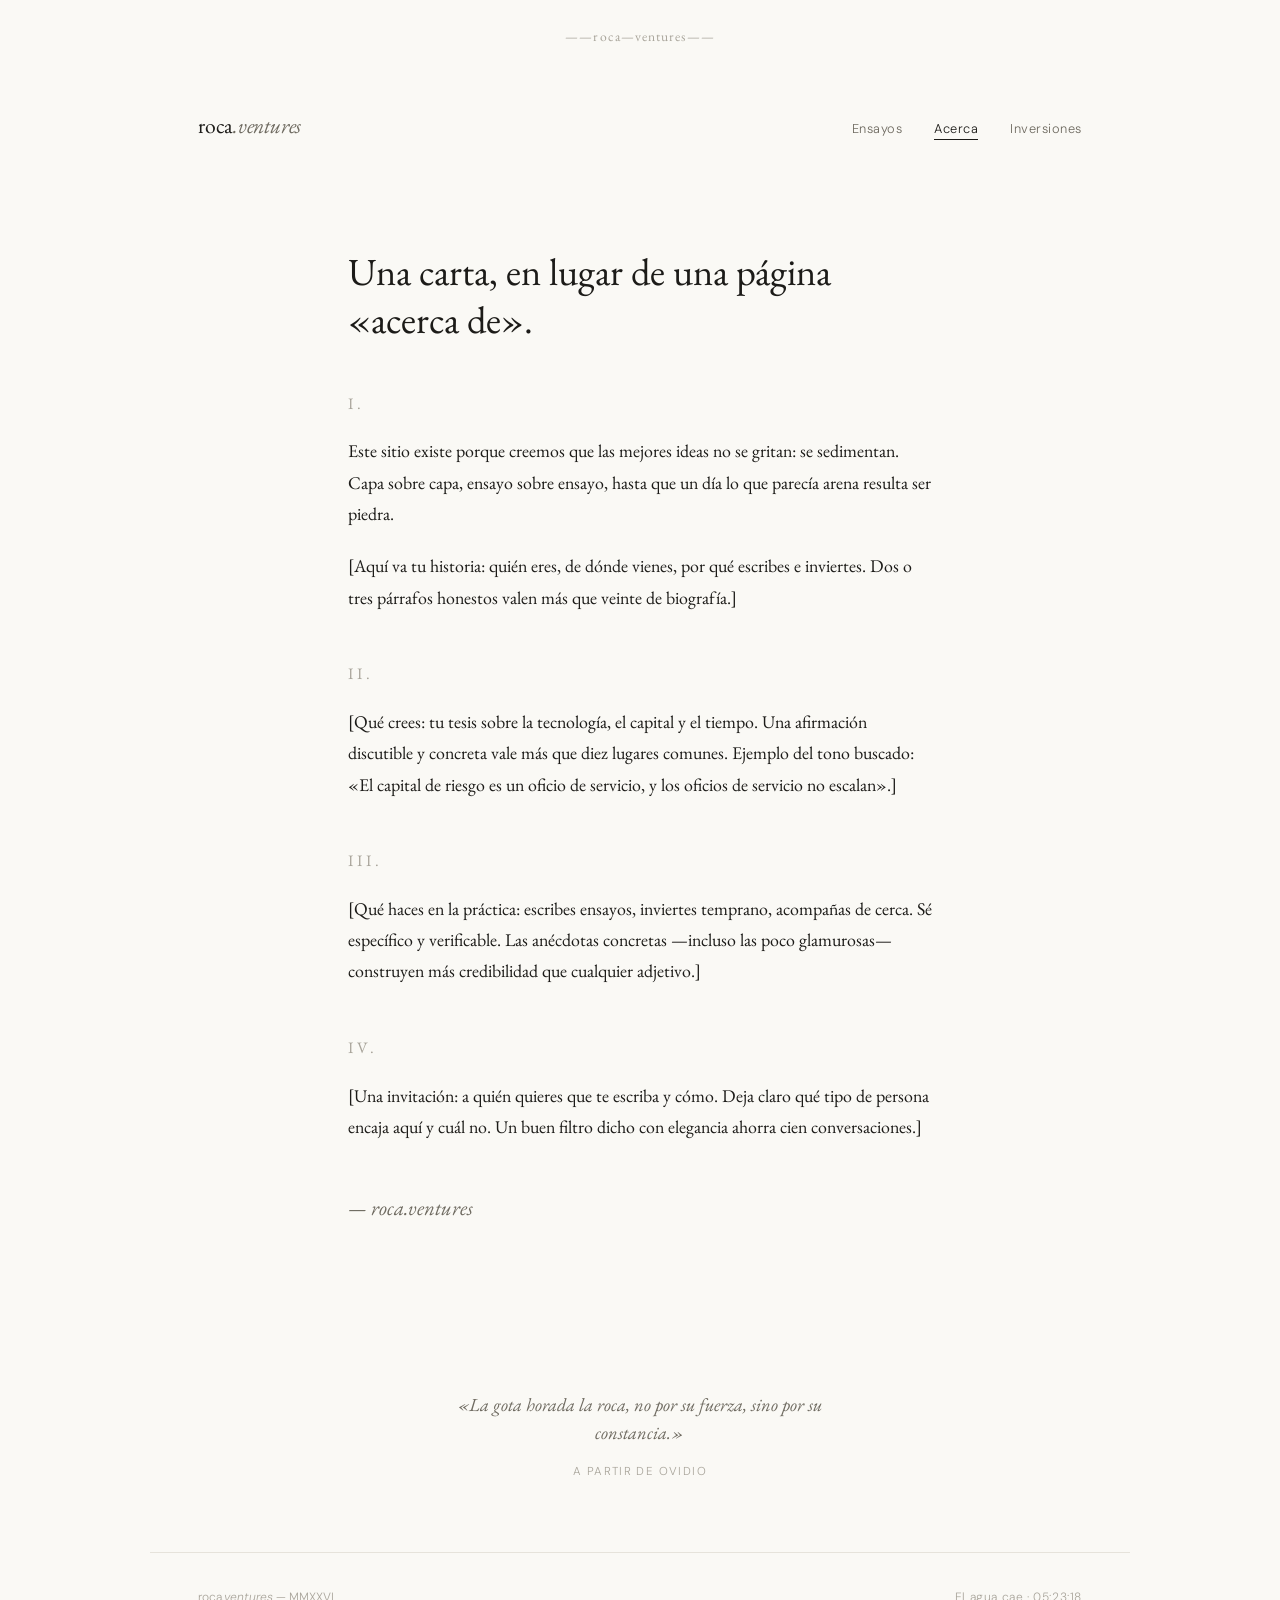
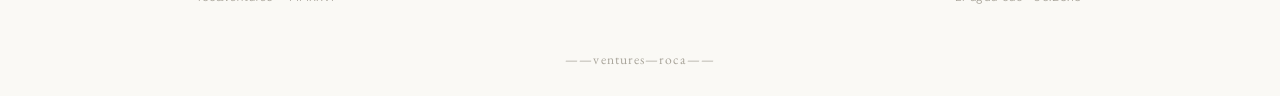
==== acerca.html @ ed0ec956 "Rediseño: home collage infinito, ensayos, acerca, inversiones" ====
<!DOCTYPE html>
<html lang="es">
<head>
  <meta charset="UTF-8"/>
  <meta name="viewport" content="width=device-width, initial-scale=1.0"/>
  <title>Una carta — roca.ventures</title>
  <meta name="description" content="Una carta sobre por qué existe roca.ventures."/>
  <link rel="icon" type="image/png" href="apple-touch-icon.png">
  <link rel="apple-touch-icon" href="apple-touch-icon.png">
  <link rel="preconnect" href="https://fonts.gstatic.com" crossorigin>
  <link href="https://fonts.googleapis.com/css2?family=EB+Garamond:ital,wght@0,400;0,500;1,400&family=DM+Sans:wght@300;400&display=swap" rel="stylesheet"/>
  <link rel="stylesheet" href="styles.css"/>
</head>
<body>

  <div class="motivo">——roca—ventures——</div>

  <nav>
    <a href="index.html" class="logo">roca<em>.ventures</em></a>
    <ul class="nav-links">
      <li><a href="ensayos.html">Ensayos</a></li>
      <li><a href="acerca.html" class="activa">Acerca</a></li>
      <li><a href="inversiones.html">Inversiones</a></li>
    </ul>
  </nav>

  <main class="wrap">
    <article class="carta surge">
      <h1>Una carta, en lugar de una página «acerca de».</h1>

      <!-- ✏️ PLACEHOLDER: sustituye cada sección por tu texto real. La estructura en numerales romanos es deliberada: léela como un ensayo, no como un folleto. -->

      <section>
        <span class="romano">I.</span>
        <p>Este sitio existe porque creemos que las mejores ideas no se gritan: se sedimentan. Capa sobre capa, ensayo sobre ensayo, hasta que un día lo que parecía arena resulta ser piedra.</p>
        <p>[Aquí va tu historia: quién eres, de dónde vienes, por qué escribes e inviertes. Dos o tres párrafos honestos valen más que veinte de biografía.]</p>
      </section>

      <section>
        <span class="romano">II.</span>
        <p>[Qué crees: tu tesis sobre la tecnología, el capital y el tiempo. Una afirmación discutible y concreta vale más que diez lugares comunes. Ejemplo del tono buscado: «El capital de riesgo es un oficio de servicio, y los oficios de servicio no escalan».]</p>
      </section>

      <section>
        <span class="romano">III.</span>
        <p>[Qué haces en la práctica: escribes ensayos, inviertes temprano, acompañas de cerca. Sé específico y verificable. Las anécdotas concretas —incluso las poco glamurosas— construyen más credibilidad que cualquier adjetivo.]</p>
      </section>

      <section>
        <span class="romano">IV.</span>
        <p>[Una invitación: a quién quieres que te escriba y cómo. Deja claro qué tipo de persona encaja aquí y cuál no. Un buen filtro dicho con elegancia ahorra cien conversaciones.]</p>
      </section>

      <p class="firma">— roca.ventures</p>
    </article>

    <blockquote class="cita">
      «La gota horada la roca, no por su fuerza, sino por su constancia.»
      <span>A partir de Ovidio</span>
    </blockquote>
  </main>

  <footer>
    <span>roca<em>.ventures</em> — MMXXVI</span>
    <span class="reloj">El agua cae · <span id="reloj">—</span></span>
  </footer>

  <div class="motivo">——ventures—roca——</div>

  <script>
    (function () {
      var el = document.getElementById('reloj');
      function tic() {
        var d = new Date();
        el.textContent = String(d.getHours()).padStart(2,'0') + ':' +
                         String(d.getMinutes()).padStart(2,'0') + ':' +
                         String(d.getSeconds()).padStart(2,'0');
      }
      tic(); setInterval(tic, 1000);
    })();
  </script>

</body>
</html>
---- styles.css ----
/* roca.ventures — La gota horada la roca */

*, *::before, *::after { box-sizing: border-box; margin: 0; padding: 0; }

:root {
  --bg: #FAF9F5;
  --ink: #1C1B18;
  --stone: #6E6A60;
  --faint: #A8A49A;
  --line: #E6E3DB;
  --accent: #5C5A47; /* verde oliva piedra */
  --serif: 'EB Garamond', Georgia, serif;
  --sans: 'DM Sans', -apple-system, sans-serif;
}

html { scroll-behavior: smooth; }

body {
  background: var(--bg);
  color: var(--ink);
  font-family: var(--sans);
  font-weight: 300;
  line-height: 1.6;
  -webkit-font-smoothing: antialiased;
}

a { color: inherit; text-decoration: none; }
::selection { background: var(--accent); color: var(--bg); }

.wrap {
  max-width: 680px;
  margin: 0 auto;
  padding: 0 clamp(1.5rem, 6vw, 3rem);
}

/* ——Roca—Río motif */
.motivo {
  font-family: var(--serif);
  font-size: 0.85rem;
  letter-spacing: 0.08em;
  color: var(--faint);
  text-align: center;
  padding: 1.6rem 0;
  user-select: none;
}

/* Navigation */
nav {
  display: flex;
  justify-content: space-between;
  align-items: baseline;
  padding: 2.2rem clamp(1.5rem, 6vw, 3rem) 2rem;
  max-width: 980px;
  margin: 0 auto;
}

.logo {
  font-family: var(--serif);
  font-size: 1.35rem;
  letter-spacing: -0.01em;
}

.logo em { font-style: italic; color: var(--stone); }

.nav-links { display: flex; gap: 2rem; list-style: none; }

.nav-links a {
  font-size: 0.8rem;
  letter-spacing: 0.04em;
  color: var(--stone);
  border-bottom: 1px solid transparent;
  transition: color 0.25s, border-color 0.25s;
  padding-bottom: 2px;
}

.nav-links a:hover, .nav-links a.activa { color: var(--ink); border-color: var(--ink); }

/* Opening statement */
.apertura {
  padding: clamp(4rem, 12vh, 8rem) 0 clamp(3rem, 8vh, 5rem);
}

.apertura h1 {
  font-family: var(--serif);
  font-weight: 400;
  font-size: clamp(1.9rem, 5vw, 2.9rem);
  line-height: 1.25;
  letter-spacing: -0.01em;
  max-width: 15em;
}

.apertura h1 em { font-style: italic; }

/* Quote — load-bearing, on every page */
.cita {
  font-family: var(--serif);
  font-style: italic;
  font-size: 1.15rem;
  color: var(--stone);
  text-align: center;
  max-width: 26em;
  margin: 0 auto;
  padding: clamp(3rem, 8vh, 5rem) 1.5rem;
  line-height: 1.5;
}

.cita span {
  display: block;
  font-family: var(--sans);
  font-style: normal;
  font-size: 0.72rem;
  letter-spacing: 0.12em;
  text-transform: uppercase;
  color: var(--faint);
  margin-top: 1rem;
}

/* Essay index */
.ensayos { border-top: 1px solid var(--line); }

.ensayo {
  display: flex;
  align-items: baseline;
  gap: 1.6rem;
  padding: 1.7rem 0;
  border-bottom: 1px solid var(--line);
  transition: padding-left 0.3s ease;
}

.ensayo:hover { padding-left: 0.6rem; }

.ensayo .num {
  font-family: var(--serif);
  font-size: 0.9rem;
  color: var(--faint);
  min-width: 2.4rem;
  font-variant-numeric: oldstyle-nums;
}

.ensayo .titulo {
  font-family: var(--serif);
  font-weight: 400;
  font-size: clamp(1.2rem, 2.6vw, 1.5rem);
  line-height: 1.3;
  flex: 1;
}

.ensayo .fecha {
  font-size: 0.72rem;
  letter-spacing: 0.06em;
  color: var(--faint);
  white-space: nowrap;
}

/* Subscribe */
.suscribir { padding: clamp(3.5rem, 9vh, 6rem) 0; }

.suscribir h2 {
  font-family: var(--serif);
  font-weight: 400;
  font-size: 1.5rem;
  margin-bottom: 0.5rem;
}

.suscribir p {
  font-size: 0.88rem;
  color: var(--stone);
  margin-bottom: 1.6rem;
  max-width: 32em;
}

.sub-form { display: flex; max-width: 420px; border-bottom: 1px solid var(--ink); }

.sub-form input {
  flex: 1;
  padding: 0.7rem 0;
  border: none;
  background: transparent;
  font-family: var(--sans);
  font-size: 0.9rem;
  outline: none;
  color: var(--ink);
}

.sub-form input::placeholder { color: var(--faint); }

.sub-form button {
  background: none;
  border: none;
  font-family: var(--sans);
  font-size: 0.8rem;
  letter-spacing: 0.1em;
  text-transform: uppercase;
  cursor: pointer;
  color: var(--ink);
  padding: 0.7rem 0 0.7rem 1rem;
  transition: opacity 0.2s;
}

.sub-form button:hover { opacity: 0.55; }

/* Footer */
footer {
  border-top: 1px solid var(--line);
  padding: 2.2rem clamp(1.5rem, 6vw, 3rem) 1rem;
  max-width: 980px;
  margin: 0 auto;
  display: flex;
  justify-content: space-between;
  align-items: baseline;
  flex-wrap: wrap;
  gap: 1rem;
  font-size: 0.75rem;
  color: var(--faint);
}

.reloj { font-variant-numeric: tabular-nums; letter-spacing: 0.05em; }

/* Letter page */
.carta { padding: clamp(3rem, 8vh, 5rem) 0; }

.carta h1 {
  font-family: var(--serif);
  font-weight: 400;
  font-size: clamp(1.8rem, 4.5vw, 2.4rem);
  margin-bottom: 3rem;
  line-height: 1.25;
}

.carta section { margin-bottom: 3rem; }

.carta .romano {
  font-family: var(--serif);
  font-size: 1rem;
  letter-spacing: 0.25em;
  color: var(--faint);
  display: block;
  margin-bottom: 1.2rem;
}

.carta p {
  font-family: var(--serif);
  font-size: 1.12rem;
  line-height: 1.75;
  margin-bottom: 1.3rem;
  color: var(--ink);
}

.carta .firma {
  font-family: var(--serif);
  font-style: italic;
  font-size: 1.3rem;
  margin-top: 3rem;
  color: var(--stone);
}

/* Concrete list (inversiones) */
.concreto { list-style: none; border-top: 1px solid var(--line); margin-top: 2rem; }

.concreto li {
  font-family: var(--serif);
  font-size: 1.08rem;
  line-height: 1.6;
  padding: 1.3rem 0;
  border-bottom: 1px solid var(--line);
  color: var(--ink);
}

.concreto li span { color: var(--faint); font-size: 0.95rem; }

/* Article */
.articulo { padding: clamp(3rem, 8vh, 5rem) 0; }

.articulo .meta {
  font-size: 0.75rem;
  letter-spacing: 0.1em;
  text-transform: uppercase;
  color: var(--faint);
  margin-bottom: 1.4rem;
}

.articulo h1 {
  font-family: var(--serif);
  font-weight: 400;
  font-size: clamp(1.9rem, 5vw, 2.6rem);
  line-height: 1.25;
  margin-bottom: 2.5rem;
}

.articulo p {
  font-family: var(--serif);
  font-size: 1.14rem;
  line-height: 1.78;
  margin-bottom: 1.4rem;
}

.articulo .volver {
  display: inline-block;
  margin-top: 2.5rem;
  font-family: var(--sans);
  font-size: 0.8rem;
  letter-spacing: 0.06em;
  color: var(--stone);
  border-bottom: 1px solid var(--line);
  transition: color 0.2s, border-color 0.2s;
}

.articulo .volver:hover { color: var(--ink); border-color: var(--ink); }

/* Fade-in */
@keyframes surgir { to { opacity: 1; transform: translateY(0); } }

.surge {
  opacity: 0;
  transform: translateY(14px);
  animation: surgir 0.7s ease forwards;
}

.surge:nth-child(2) { animation-delay: 0.08s; }
.surge:nth-child(3) { animation-delay: 0.16s; }
.surge:nth-child(4) { animation-delay: 0.24s; }
.surge:nth-child(5) { animation-delay: 0.32s; }
.surge:nth-child(6) { animation-delay: 0.40s; }
.surge:nth-child(7) { animation-delay: 0.48s; }

@media (prefers-reduced-motion: reduce) {
  .surge { opacity: 1; transform: none; animation: none; }
  .ensayo:hover { padding-left: 0; }
}

@media (max-width: 560px) {
  .nav-links { gap: 1.2rem; }
  .ensayo { flex-wrap: wrap; gap: 0.6rem 1.2rem; }
  .ensayo .fecha { width: 100%; padding-left: 3.6rem; }
  footer { flex-direction: column; text-align: center; align-items: center; }
}
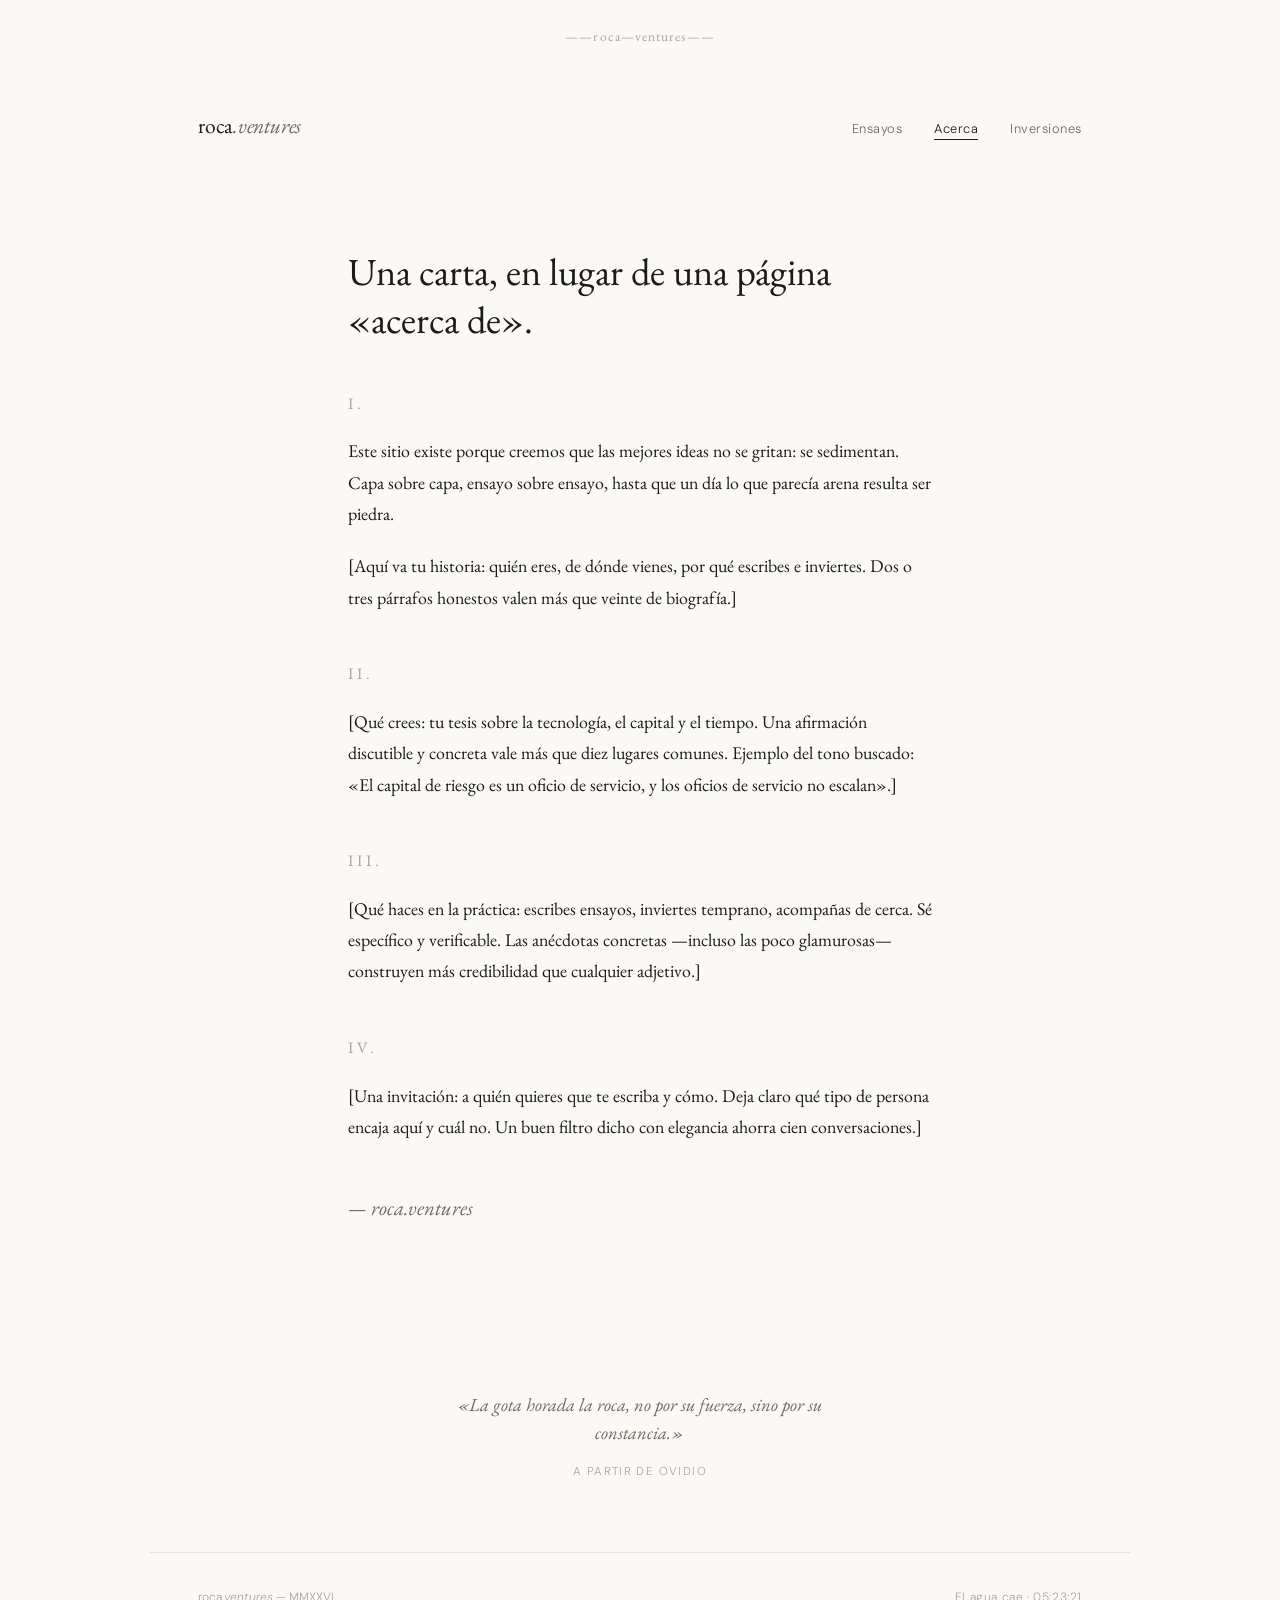
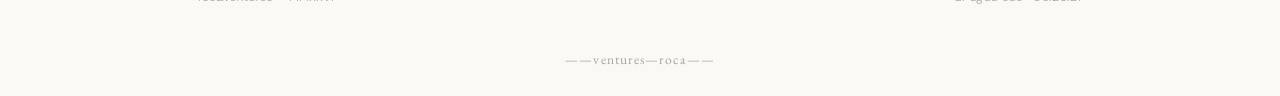
==== commit 2c038534: "Logo enlaza a raíz; reloj muestra dónde llueve ahora (Open-Meteo)" ====
--- a/acerca.html
+++ b/acerca.html
@@ -16,7 +16,7 @@
   <div class="motivo">——roca—ventures——</div>
 
   <nav>
-    <a href="index.html" class="logo">roca<em>.ventures</em></a>
+    <a href="/" class="logo">roca<em>.ventures</em></a>
     <ul class="nav-links">
       <li><a href="ensayos.html">Ensayos</a></li>
       <li><a href="acerca.html" class="activa">Acerca</a></li>
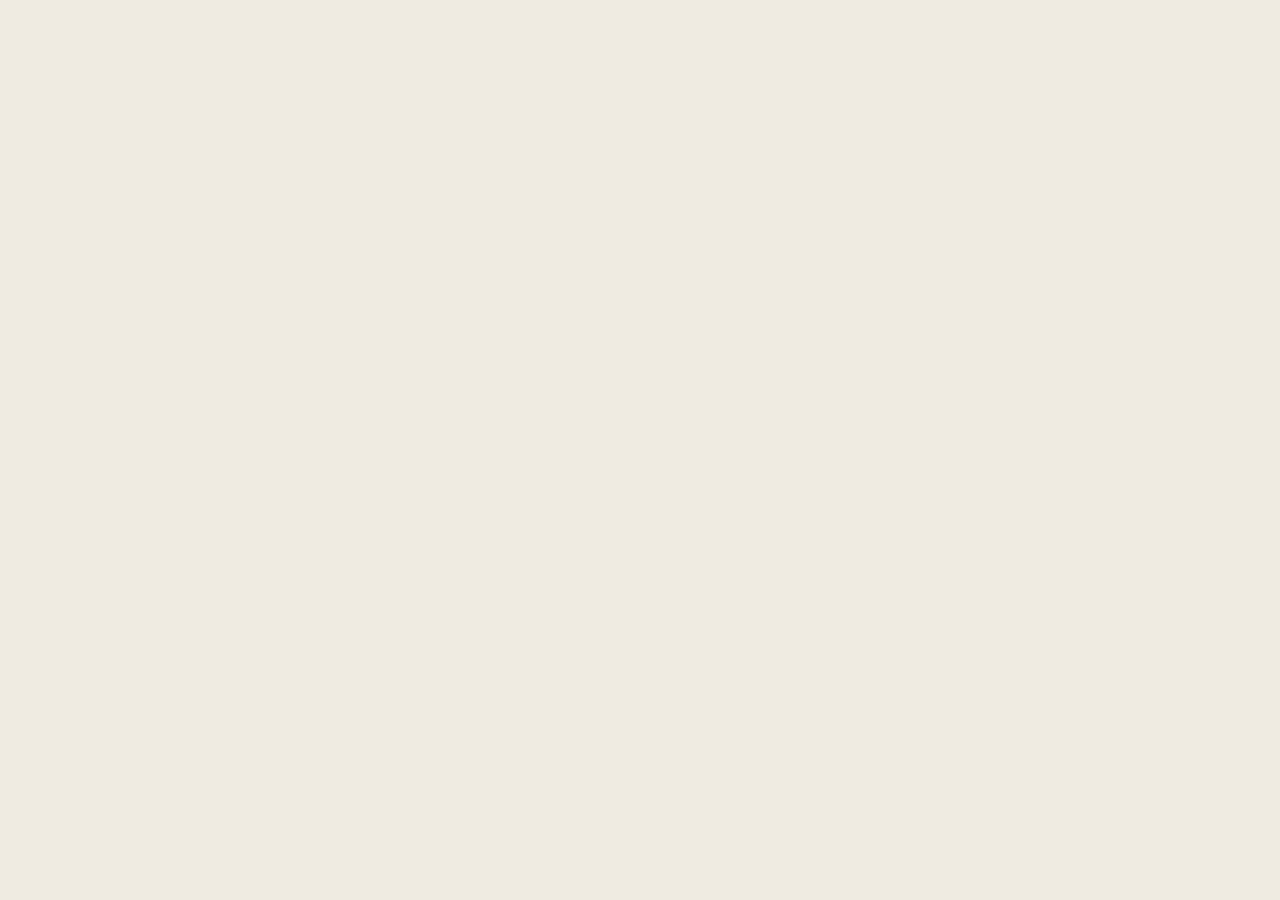
==== commit cd79d2da: "Publish site overhaul: infinite-rain Movimiento homepage 2026-07-11" ====
--- a/acerca.html
+++ b/acerca.html
@@ -1,84 +1,51 @@
 <!DOCTYPE html>
-<html lang="es">
+<html>
 <head>
-  <meta charset="UTF-8"/>
-  <meta name="viewport" content="width=device-width, initial-scale=1.0"/>
-  <title>Una carta — roca.ventures</title>
-  <meta name="description" content="Una carta sobre por qué existe roca.ventures."/>
-  <link rel="icon" type="image/png" href="apple-touch-icon.png">
-  <link rel="apple-touch-icon" href="apple-touch-icon.png">
-  <link rel="preconnect" href="https://fonts.gstatic.com" crossorigin>
-  <link href="https://fonts.googleapis.com/css2?family=EB+Garamond:ital,wght@0,400;0,500;1,400&family=DM+Sans:wght@300;400&display=swap" rel="stylesheet"/>
-  <link rel="stylesheet" href="styles.css"/>
+<meta charset="utf-8">
+<meta name="viewport" content="width=device-width, initial-scale=1">
+<script src="./support.js"></script>
 </head>
 <body>
+<x-dc>
+<helmet data-dc-atomics>
+<link rel="preconnect" href="https://fonts.googleapis.com">
+<link rel="preconnect" href="https://fonts.gstatic.com" crossorigin>
+<link href="https://fonts.googleapis.com/css2?family=Archivo:wght@400;500;600&family=Instrument+Serif:ital@0;1&display=swap" rel="stylesheet">
+<style>
+  html,body{margin:0;background:#EFEBE1;font-family:Archivo,system-ui,sans-serif;color:#2E3440;-webkit-font-smoothing:antialiased}
+  a{color:#2E3440;text-decoration:none;transition:opacity .3s ease}
+  a:hover{opacity:.55}
+</style>
+</helmet>
+<header style="position:fixed;top:clamp(16px,3vw,26px);left:0;right:0;display:flex;justify-content:center;padding:0 clamp(16px,3vw,32px);z-index:40">
+  <div style="display:flex;align-items:center;gap:clamp(14px,2vw,24px);padding:13px clamp(16px,2vw,24px);background:rgba(252,250,246,.86);border:1px solid rgba(46,52,64,.13);backdrop-filter:blur(8px);-webkit-backdrop-filter:blur(8px)">
+    <a href="index.html" style="font-family:'Instrument Serif',serif;font-size:19px;letter-spacing:.01em;color:#2E3440">roca&nbsp;<span style="font-style:italic;color:#8D9BB5">ventures</span></a>
+    <span aria-hidden="true" style="width:1px;height:20px;background:rgba(46,52,64,.15)"></span>
+    <nav aria-label="Principal" style="display:flex;gap:clamp(14px,1.8vw,24px);font:500 11px/1 Archivo,sans-serif;letter-spacing:.16em;text-transform:uppercase;color:#5b6470">
+      <a href="ensayos.html">Ensayos</a>
+      <a href="acerca.html" style="color:#2E3440">Acerca</a>
+      <a href="inversiones.html">Inversiones</a>
+    </nav>
+  </div>
+</header>
 
-  <div class="motivo">——roca—ventures——</div>
+<main style="min-height:100vh;box-sizing:border-box;padding:clamp(120px,16vh,180px) clamp(24px,7vw,80px) 100px;display:flex;justify-content:center">
+  <article style="width:100%;max-width:640px">
+    <p style="margin:0 0 22px;font:500 11px/1 Archivo,sans-serif;letter-spacing:.24em;text-transform:uppercase;color:#9a9280">Acerca</p>
+    <h1 style="margin:0 0 28px;font-family:'Instrument Serif',serif;font-weight:400;font-size:clamp(2.1rem,5vw,3.4rem);line-height:1.06;color:#2E3440;text-wrap:balance">Somos roca en movimiento.</h1>
 
-  <nav>
-    <a href="/" class="logo">roca<em>.ventures</em></a>
-    <ul class="nav-links">
-      <li><a href="ensayos.html">Ensayos</a></li>
-      <li><a href="acerca.html" class="activa">Acerca</a></li>
-      <li><a href="inversiones.html">Inversiones</a></li>
-    </ul>
-  </nav>
+    <p style="margin:0 0 20px;font-size:clamp(16px,1.4vw,18px);line-height:1.7;color:#4f4838;max-width:60ch">roca ventures acompaña a fundadores que entienden el tiempo como aliado. Invertimos temprano y nos quedamos: no buscamos el golpe de fuerza, sino la constancia que, gota a gota, termina por dar forma a la piedra.</p>
 
-  <main class="wrap">
-    <article class="carta surge">
-      <h1>Una carta, en lugar de una página «acerca de».</h1>
+    <p style="margin:0 0 44px;font-size:clamp(16px,1.4vw,18px);line-height:1.7;color:#4f4838;max-width:60ch">Trabajamos con compañías en sus primeros años, en tecnología, clima e infraestructura de Iberoamérica. Pocas apuestas, mucha paciencia.</p>
 
-      <!-- ✏️ PLACEHOLDER: sustituye cada sección por tu texto real. La estructura en numerales romanos es deliberada: léela como un ensayo, no como un folleto. -->
+    <blockquote style="margin:0 0 44px;padding-left:22px;border-left:2px solid rgba(46,52,64,.18)">
+      <p style="margin:0 0 8px;font-family:'Instrument Serif',serif;font-style:italic;font-size:clamp(1.2rem,2.4vw,1.6rem);line-height:1.35;color:#2E3440">«La gota horada la roca, no por su fuerza, sino por su constancia.»</p>
+      <cite style="font:500 11px/1 Archivo,sans-serif;letter-spacing:.16em;text-transform:uppercase;color:#a29a88;font-style:normal">Ovidio · Epistulae ex Ponto</cite>
+    </blockquote>
 
-      <section>
-        <span class="romano">I.</span>
-        <p>Este sitio existe porque creemos que las mejores ideas no se gritan: se sedimentan. Capa sobre capa, ensayo sobre ensayo, hasta que un día lo que parecía arena resulta ser piedra.</p>
-        <p>[Aquí va tu historia: quién eres, de dónde vienes, por qué escribes e inviertes. Dos o tres párrafos honestos valen más que veinte de biografía.]</p>
-      </section>
-
-      <section>
-        <span class="romano">II.</span>
-        <p>[Qué crees: tu tesis sobre la tecnología, el capital y el tiempo. Una afirmación discutible y concreta vale más que diez lugares comunes. Ejemplo del tono buscado: «El capital de riesgo es un oficio de servicio, y los oficios de servicio no escalan».]</p>
-      </section>
-
-      <section>
-        <span class="romano">III.</span>
-        <p>[Qué haces en la práctica: escribes ensayos, inviertes temprano, acompañas de cerca. Sé específico y verificable. Las anécdotas concretas —incluso las poco glamurosas— construyen más credibilidad que cualquier adjetivo.]</p>
-      </section>
-
-      <section>
-        <span class="romano">IV.</span>
-        <p>[Una invitación: a quién quieres que te escriba y cómo. Deja claro qué tipo de persona encaja aquí y cuál no. Un buen filtro dicho con elegancia ahorra cien conversaciones.]</p>
-      </section>
-
-      <p class="firma">— roca.ventures</p>
-    </article>
-
-    <blockquote class="cita">
-      «La gota horada la roca, no por su fuerza, sino por su constancia.»
-      <span>A partir de Ovidio</span>
-    </blockquote>
-  </main>
-
-  <footer>
-    <span>roca<em>.ventures</em> — MMXXVI</span>
-    <span class="reloj">El agua cae · <span id="reloj">—</span></span>
-  </footer>
-
-  <div class="motivo">——ventures—roca——</div>
-
-  <script>
-    (function () {
-      var el = document.getElementById('reloj');
-      function tic() {
-        var d = new Date();
-        el.textContent = String(d.getHours()).padStart(2,'0') + ':' +
-                         String(d.getMinutes()).padStart(2,'0') + ':' +
-                         String(d.getSeconds()).padStart(2,'0');
-      }
-      tic(); setInterval(tic, 1000);
-    })();
-  </script>
-
+    <p style="margin:0;font-size:15px;line-height:1.6;color:#6b6455">Escríbenos a <a href="mailto:hola@roca.ventures" style="border-bottom:1px solid rgba(46,52,64,.3);padding-bottom:1px">hola@roca.ventures</a></p>
+  </article>
+</main>
+</x-dc>
 </body>
 </html>
